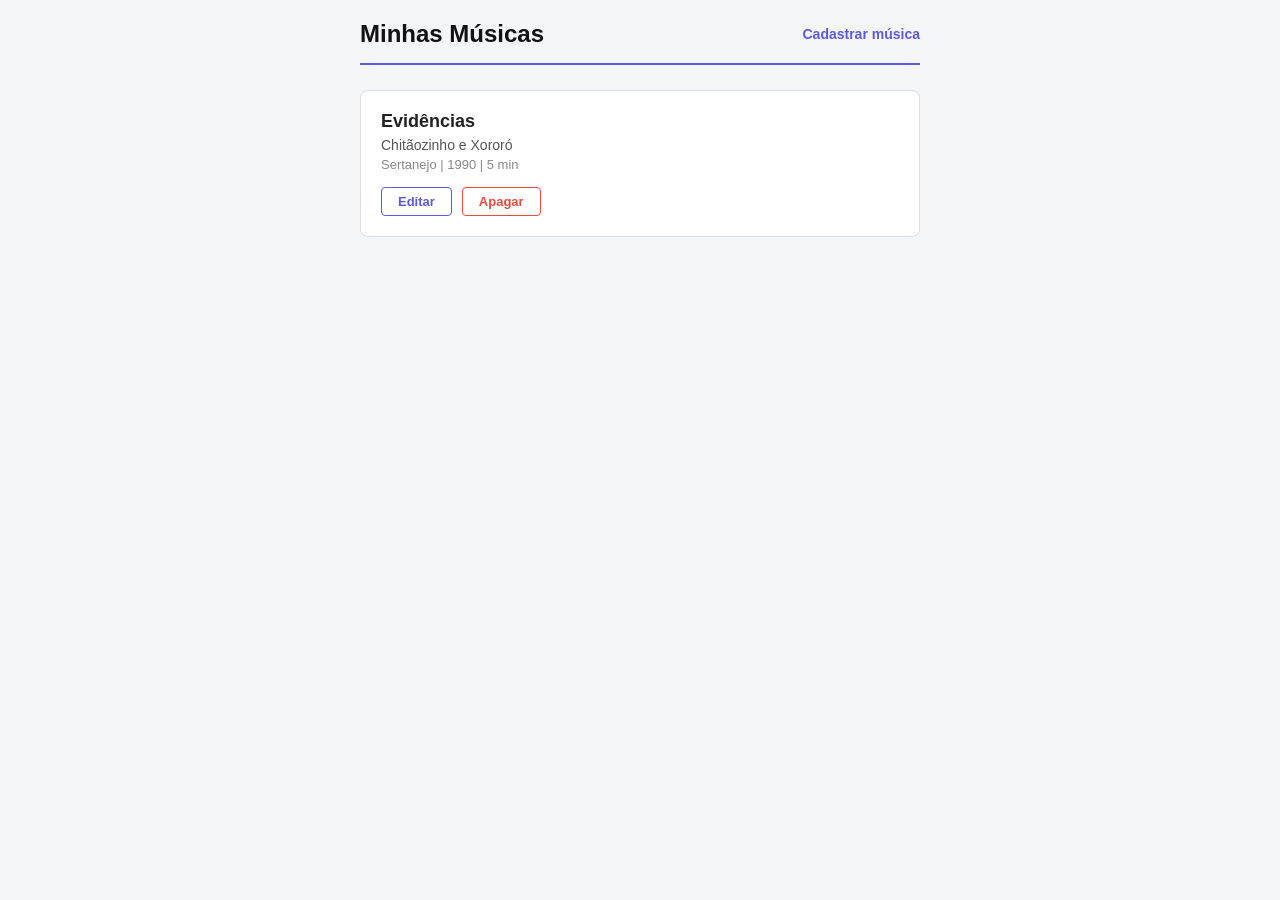
==== index.html @ b5c1b707 "10" ====
<!DOCTYPE html>
<html lang="pt-BR">
<head>
    <meta charset="UTF-8">
    <meta name="viewport" content="width=device-width, initial-scale=1.0">
    <title>Minhas Músicas</title>
    <link rel="stylesheet" href="index.css">
</head>
<body>
    <header>
        <h1>Minhas Músicas</h1>
        <a href="cadastrar.html">Cadastrar música</a>
    </header>

    <main>
        <section id="listaMusicas">
            <article class="musica">
                <h2>Evidências</h2>
                <p class="artista">Chitãozinho e Xororó</p>
                <p class="detalhes">Sertanejo | 1990 | 5 min</p>
                <div class="acoes">
                    <a class="editar" href="editar.html?id=1">Editar</a>
                    <button class="apagar">Apagar</button>
                </div>
            </article>
        </section>
    </main>

    <script src="index.js"></script>
</body>
</html>
---- index.css ----
* {
    box-sizing: border-box;
    margin: 0;
    padding: 0;
    font-family: Arial, Helvetica, sans-serif;
}

body {
    background-color: #f4f5f7;
    color: #333;
    padding: 20px;
    max-width: 600px;
    margin: 0 auto;
}

header {
    display: flex;
    justify-content: space-between;
    align-items: center;
    border-bottom: 2px solid #5a5be0;
    padding-bottom: 15px;
    margin-bottom: 25px;
}

header h1 {
    font-size: 24px;
    color: #111;
}

header a {
    color: #5a5be0;
    text-decoration: none;
    font-weight: bold;
    font-size: 14px;
}

header a:hover {
    text-decoration: underline;
}

#listaMusicas {
    display: flex;
    flex-direction: column;
    gap: 15px;
}

.musica {
    background-color: #fff;
    border: 1px solid #dcdde1;
    border-radius: 8px;
    padding: 20px;
}

.musica h2 {
    font-size: 18px;
    color: #222;
    margin-bottom: 5px;
}

.musica .artista {
    font-size: 14px;
    color: #555;
    margin-bottom: 4px;
}

.musica .detalhes {
    font-size: 13px;
    color: #888;
    margin-bottom: 15px;
}

.acoes {
    display: flex;
    gap: 10px;
}

.acoes .editar {
    display: inline-block;
    padding: 6px 16px;
    border: 1px solid #5a5be0;
    border-radius: 4px;
    color: #5a5be0;
    text-decoration: none;
    font-size: 13px;
    font-weight: bold;
    text-align: center;
}

.acoes .editar:hover {
    background-color: #f0f0ff;
}

.acoes .apagar {
    padding: 6px 16px;
    border: 1px solid #e74c3c;
    border-radius: 4px;
    background-color: transparent;
    color: #e74c3c;
    font-size: 13px;
    font-weight: bold;
    cursor: pointer;
}

.acoes .apagar:hover {
    background-color: #fdf0ed;
}
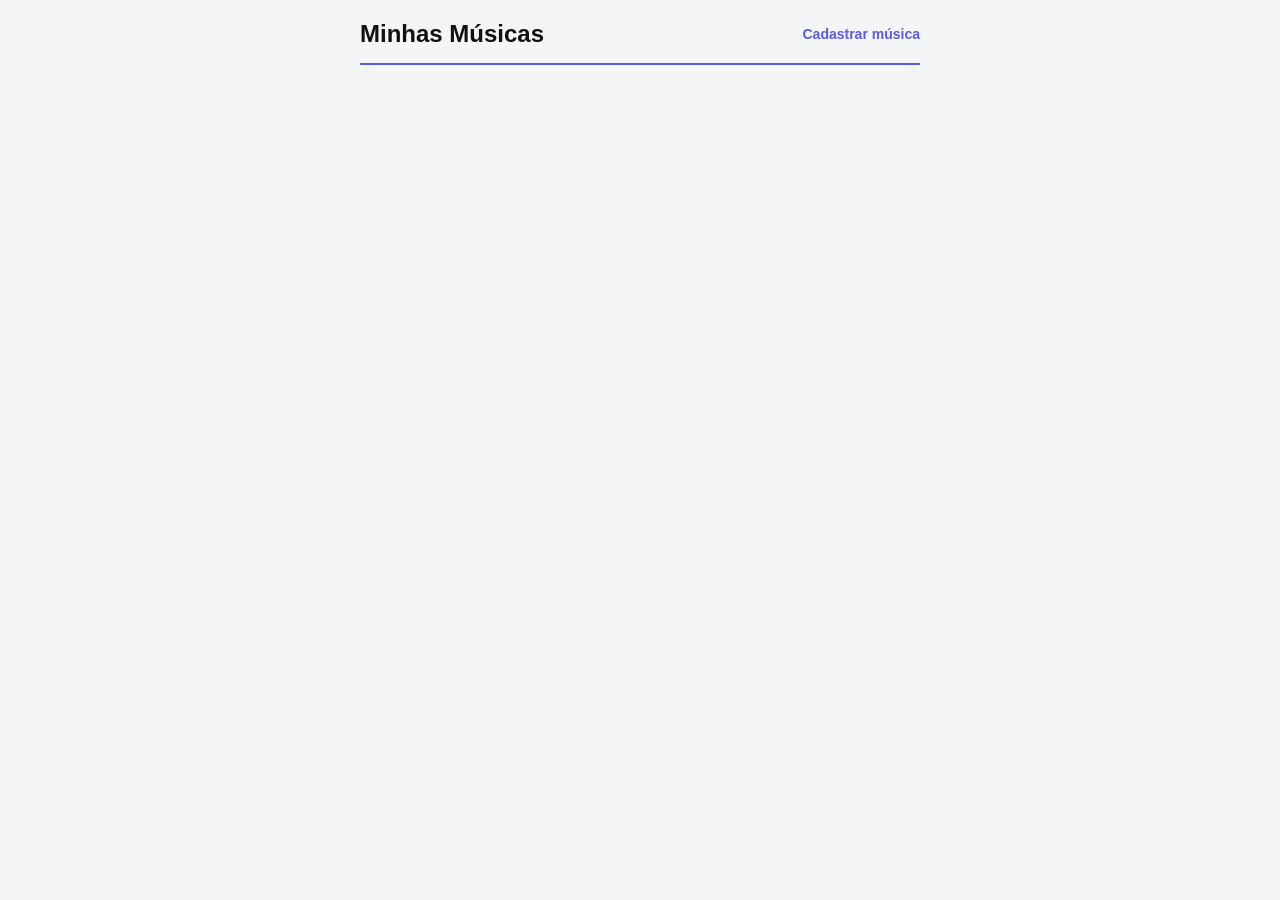
==== commit 28964e27: "“Lista de músicas”" ====
--- a/index.html
+++ b/index.html
@@ -14,15 +14,7 @@
 
     <main>
         <section id="listaMusicas">
-            <article class="musica">
-                <h2>Evidências</h2>
-                <p class="artista">Chitãozinho e Xororó</p>
-                <p class="detalhes">Sertanejo | 1990 | 5 min</p>
-                <div class="acoes">
-                    <a class="editar" href="editar.html?id=1">Editar</a>
-                    <button class="apagar">Apagar</button>
-                </div>
-            </article>
+           
         </section>
     </main>
 
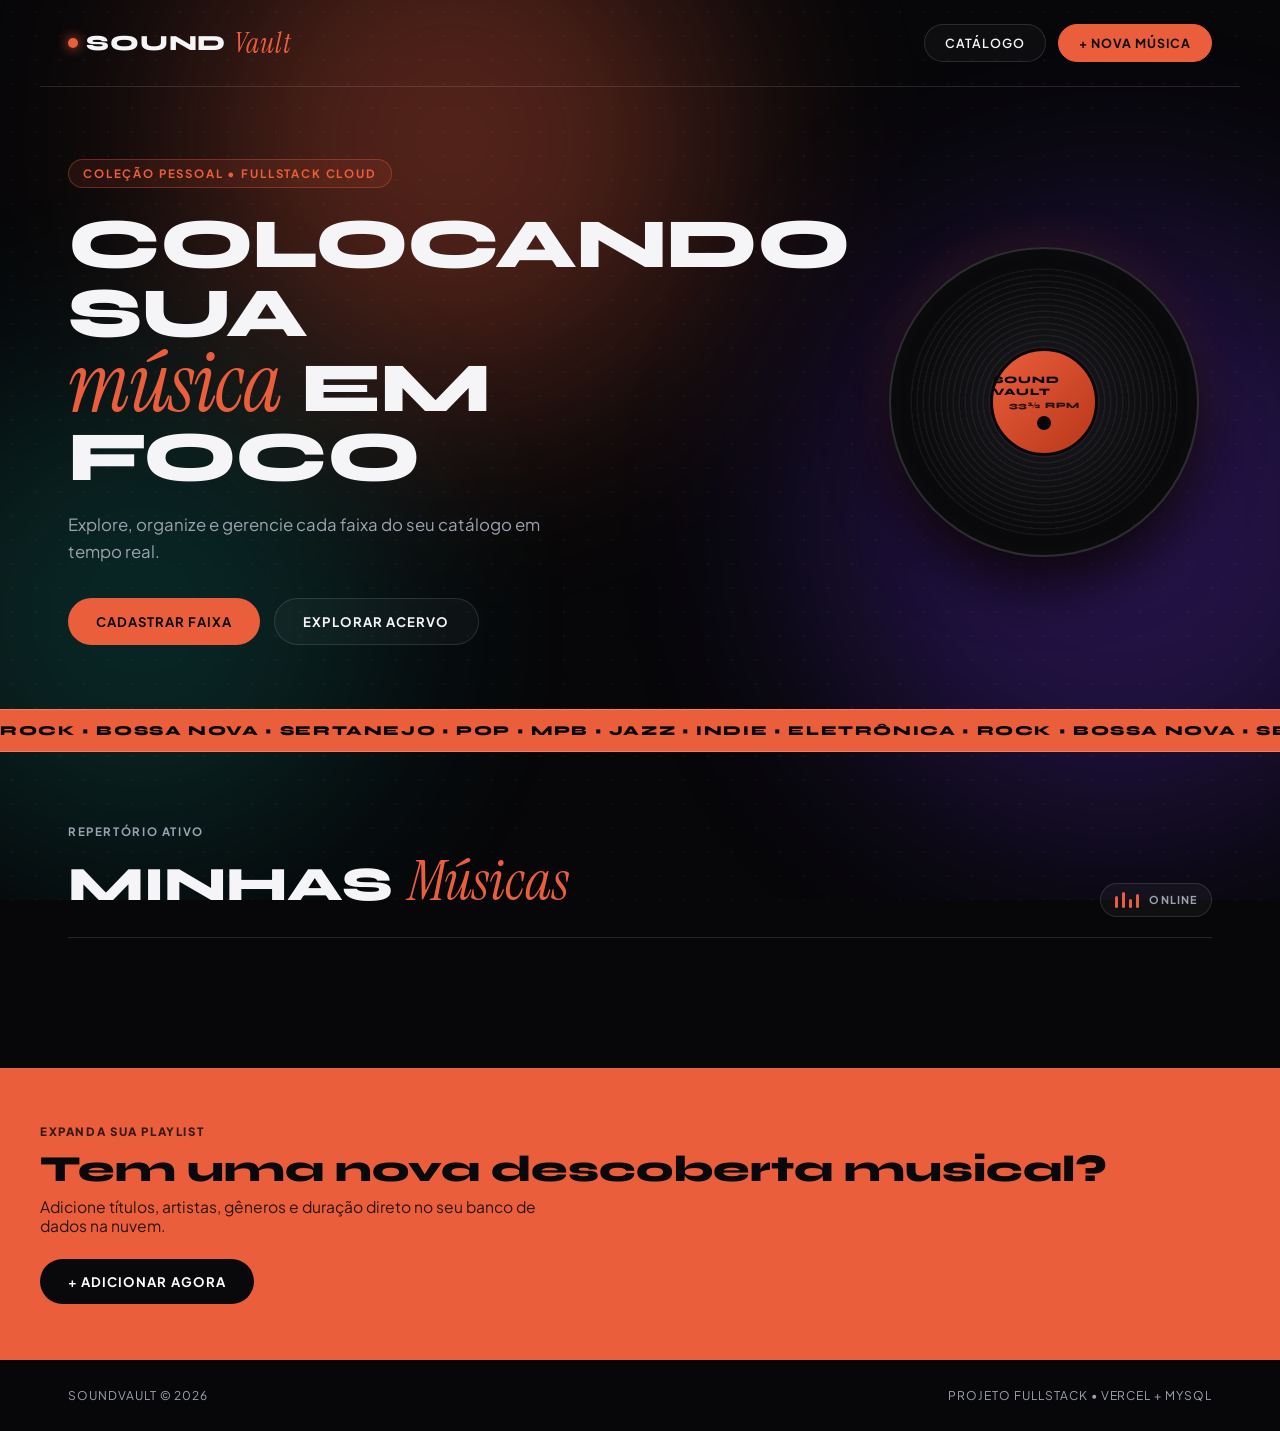
==== commit 749a248e: "design" ====
--- a/index.html
+++ b/index.html
@@ -3,20 +3,90 @@
 <head>
     <meta charset="UTF-8">
     <meta name="viewport" content="width=device-width, initial-scale=1.0">
-    <title>Minhas Músicas</title>
+    <title>Minhas Músicas • Acervo Sonoro</title>
+    <link rel="preconnect" href="https://fonts.googleapis.com">
+    <link rel="preconnect" href="https://fonts.gstatic.com" crossorigin>
+    <link href="https://fonts.googleapis.com/css2?family=Instrument+Serif:ital@0;1&family=Plus+Jakarta+Sans:wght@400;500;600;700&family=Syne:wght@700;800&display=swap" rel="stylesheet">
     <link rel="stylesheet" href="index.css">
 </head>
 <body>
-    <header>
-        <h1>Minhas Músicas</h1>
-        <a href="cadastrar.html">Cadastrar música</a>
+    <div class="aurora-bg" aria-hidden="true">
+        <span class="orb orb-1"></span>
+        <span class="orb orb-2"></span>
+        <span class="orb orb-3"></span>
+    </div>
+
+    <nav class="navbar">
+        <a href="index.html" class="brand">
+            <span class="brand-dot"></span>
+            SOUND<span class="serif-italic">Vault</span>
+        </a>
+        <div class="nav-links">
+            <a href="#acervo" class="nav-pill">CATÁLOGO</a>
+            <a href="cadastrar.html" class="nav-pill nav-pill-primary">+ NOVA MÚSICA</a>
+        </div>
+    </nav>
+
+    <header class="hero">
+        <div class="hero-content">
+            <span class="hero-tag">COLEÇÃO PESSOAL • FULLSTACK CLOUD</span>
+            <h1>COLOCANDO SUA <br><span class="serif-italic">música</span> EM FOCO</h1>
+            <p class="hero-sub">Explore, organize e gerencie cada faixa do seu catálogo em tempo real.</p>
+            <div class="hero-actions">
+                <a href="cadastrar.html" class="btn-pill btn-coral">CADASTRAR FAIXA</a>
+                <a href="#acervo" class="btn-pill btn-outline">EXPLORAR ACERVO</a>
+            </div>
+        </div>
+
+        <div class="vinyl-wrapper" aria-hidden="true">
+            <div class="vinyl-disc">
+                <div class="vinyl-grooves"></div>
+                <div class="vinyl-label">
+                    <span>SOUND VAULT</span>
+                    <small>33⅓ RPM</small>
+                    <div class="vinyl-hole"></div>
+                </div>
+            </div>
+        </div>
     </header>
 
-    <main>
-        <section id="listaMusicas">
-           
-        </section>
+    <div class="marquee-bar" aria-hidden="true">
+        <div class="marquee-track">
+            <span>ROCK • BOSSA NOVA • SERTANEJO • POP • MPB • JAZZ • INDIE • ELETRÔNICA • </span>
+            <span>ROCK • BOSSA NOVA • SERTANEJO • POP • MPB • JAZZ • INDIE • ELETRÔNICA • </span>
+        </div>
+    </div>
+
+    <main id="acervo" class="catalog-section">
+        <div class="section-header">
+            <div>
+                <span class="section-kicker">REPERTÓRIO ATIVO</span>
+                <h2>MINHAS <span class="serif-italic">Músicas</span></h2>
+            </div>
+            <div class="equalizer-badge" title="Sincronizado com o banco">
+                <span></span><span></span><span></span><span></span>
+                <small>ONLINE</small>
+            </div>
+        </div>
+
+        <section id="listaMusicas"></section>
     </main>
+
+    <section class="cta-banner">
+        <div class="cta-inner">
+            <div>
+                <span class="cta-kicker">EXPANDA SUA PLAYLIST</span>
+                <h3>Tem uma nova descoberta musical?</h3>
+                <p>Adicione títulos, artistas, gêneros e duração direto no seu banco de dados na nuvem.</p>
+            </div>
+            <a href="cadastrar.html" class="btn-pill btn-dark">+ ADICIONAR AGORA</a>
+        </div>
+    </section>
+
+    <footer class="footer">
+        <span>SOUNDVAULT © 2026</span>
+        <span>PROJETO FULLSTACK • VERCEL + MYSQL</span>
+    </footer>
 
     <script src="index.js"></script>
 </body>
--- a/index.css
+++ b/index.css
@@ -1,106 +1,613 @@
-* {
-    box-sizing: border-box;
+:root {
+    --bg-black: #070709;
+    --surface-glass: rgba(255, 255, 255, 0.04);
+    --surface-hover: rgba(255, 255, 255, 0.08);
+    --border-subtle: rgba(255, 255, 255, 0.12);
+    --coral: #eb5e3c;
+    --coral-glow: rgba(235, 94, 60, 0.45);
+    --purple-glow: rgba(118, 56, 250, 0.35);
+    --teal-glow: rgba(20, 184, 166, 0.25);
+    --text-main: #f5f5f7;
+    --text-muted: #9ca3af;
+  }
+  
+  * {
     margin: 0;
     padding: 0;
-    font-family: Arial, Helvetica, sans-serif;
-}
-
-body {
-    background-color: #f4f5f7;
-    color: #333;
-    padding: 20px;
-    max-width: 600px;
+    box-sizing: border-box;
+  }
+  
+  html {
+    scroll-behavior: smooth;
+  }
+  
+  body {
+    background-color: var(--bg-black);
+    color: var(--text-main);
+    font-family: 'Plus Jakarta Sans', sans-serif;
+    min-height: 100vh;
+    overflow-x: hidden;
+    position: relative;
+  }
+  
+  body::before {
+    content: "";
+    position: fixed;
+    inset: 0;
+    background-image: radial-gradient(rgba(255, 255, 255, 0.04) 1px, transparent 0);
+    background-size: 24px 24px;
+    pointer-events: none;
+    z-index: -1;
+  }
+  
+  .aurora-bg {
+    position: fixed;
+    inset: 0;
+    overflow: hidden;
+    z-index: -2;
+    pointer-events: none;
+  }
+  
+  .orb {
+    position: absolute;
+    border-radius: 50%;
+    filter: blur(110px);
+    opacity: 0.75;
+    animation: floatOrb 16s ease-in-out infinite alternate;
+  }
+  
+  .orb-1 {
+    width: 520px;
+    height: 520px;
+    background: var(--coral-glow);
+    top: -120px;
+    left: 15%;
+  }
+  
+  .orb-2 {
+    width: 600px;
+    height: 600px;
+    background: var(--purple-glow);
+    top: 25%;
+    right: -140px;
+    animation-delay: -5s;
+    animation-duration: 20s;
+  }
+  
+  .orb-3 {
+    width: 480px;
+    height: 480px;
+    background: var(--teal-glow);
+    bottom: 5%;
+    left: -100px;
+    animation-delay: -9s;
+    animation-duration: 18s;
+  }
+  
+  @keyframes floatOrb {
+    0% {
+      transform: translate(0, 0) scale(1);
+    }
+    50% {
+      transform: translate(60px, 45px) scale(1.12);
+    }
+    100% {
+      transform: translate(-45px, 80px) scale(0.95);
+    }
+  }
+  
+  .serif-italic {
+    font-family: 'Instrument Serif', serif;
+    font-style: italic;
+    font-weight: 400;
+    text-transform: lowercase;
+    color: var(--coral);
+  }
+  
+  .navbar {
+    max-width: 1200px;
     margin: 0 auto;
-}
-
-header {
+    padding: 24px 28px;
     display: flex;
     justify-content: space-between;
     align-items: center;
-    border-bottom: 2px solid #5a5be0;
-    padding-bottom: 15px;
-    margin-bottom: 25px;
-}
-
-header h1 {
-    font-size: 24px;
-    color: #111;
-}
-
-header a {
-    color: #5a5be0;
+    border-bottom: 1px solid var(--border-subtle);
+  }
+  
+  .brand {
+    font-family: 'Syne', sans-serif;
+    font-weight: 800;
+    font-size: 1.35rem;
+    color: var(--text-main);
     text-decoration: none;
-    font-weight: bold;
-    font-size: 14px;
-}
-
-header a:hover {
-    text-decoration: underline;
-}
-
-#listaMusicas {
+    display: flex;
+    align-items: center;
+    gap: 8px;
+    letter-spacing: 0.04em;
+  }
+  
+  .brand .serif-italic {
+    font-size: 1.75rem;
+    text-transform: none;
+  }
+  
+  .brand-dot {
+    width: 10px;
+    height: 10px;
+    background: var(--coral);
+    border-radius: 50%;
+    box-shadow: 0 0 12px var(--coral);
+  }
+  
+  .nav-links {
+    display: flex;
+    gap: 12px;
+  }
+  
+  .nav-pill {
+    text-decoration: none;
+    color: var(--text-main);
+    font-size: 0.78rem;
+    font-weight: 600;
+    letter-spacing: 0.08em;
+    padding: 10px 20px;
+    border-radius: 999px;
+    border: 1px solid var(--border-subtle);
+    background: rgba(255, 255, 255, 0.03);
+    transition: all 0.25s ease;
+  }
+  
+  .nav-pill:hover {
+    border-color: var(--text-main);
+    background: rgba(255, 255, 255, 0.1);
+  }
+  
+  .nav-pill-primary {
+    background: var(--coral);
+    border-color: var(--coral);
+    color: #0b0b0d;
+    font-weight: 700;
+  }
+  
+  .nav-pill-primary:hover {
+    background: #ff7352;
+    border-color: #ff7352;
+    transform: translateY(-2px);
+    box-shadow: 0 8px 24px var(--coral-glow);
+  }
+  
+  .hero {
+    max-width: 1200px;
+    margin: 0 auto;
+    padding: 72px 28px 64px;
+    display: grid;
+    grid-template-columns: 1.2fr 0.8fr;
+    align-items: center;
+    gap: 40px;
+  }
+  
+  .hero-tag {
+    display: inline-block;
+    font-size: 0.72rem;
+    font-weight: 700;
+    letter-spacing: 0.16em;
+    color: var(--coral);
+    border: 1px solid rgba(235, 94, 60, 0.35);
+    background: rgba(235, 94, 60, 0.1);
+    padding: 6px 14px;
+    border-radius: 999px;
+    margin-bottom: 22px;
+  }
+  
+  .hero h1 {
+    font-family: 'Syne', sans-serif;
+    font-size: clamp(2.6rem, 5.5vw, 4.6rem);
+    font-weight: 800;
+    line-height: 0.98;
+    letter-spacing: -0.02em;
+    margin-bottom: 20px;
+  }
+  
+  .hero h1 .serif-italic {
+    font-size: clamp(3.2rem, 6.5vw, 5.5rem);
+    line-height: 0.85;
+  }
+  
+  .hero-sub {
+    color: var(--text-muted);
+    font-size: 1.05rem;
+    max-width: 480px;
+    line-height: 1.6;
+    margin-bottom: 32px;
+  }
+  
+  .hero-actions {
+    display: flex;
+    flex-wrap: wrap;
+    gap: 14px;
+  }
+  
+  .btn-pill {
+    display: inline-flex;
+    align-items: center;
+    justify-content: center;
+    padding: 14px 28px;
+    border-radius: 999px;
+    font-size: 0.82rem;
+    font-weight: 700;
+    letter-spacing: 0.08em;
+    text-decoration: none;
+    transition: all 0.25s ease;
+    cursor: pointer;
+  }
+  
+  .btn-coral {
+    background: var(--coral);
+    color: #09090b;
+  }
+  
+  .btn-coral:hover {
+    background: #ff7352;
+    transform: translateY(-2px);
+    box-shadow: 0 10px 28px var(--coral-glow);
+  }
+  
+  .btn-outline {
+    border: 1px solid var(--border-subtle);
+    color: var(--text-main);
+    background: rgba(255, 255, 255, 0.03);
+  }
+  
+  .btn-outline:hover {
+    border-color: var(--text-main);
+    background: rgba(255, 255, 255, 0.08);
+  }
+  
+  .vinyl-wrapper {
+    display: flex;
+    justify-content: center;
+    align-items: center;
+  }
+  
+  .vinyl-disc {
+    width: 310px;
+    height: 310px;
+    border-radius: 50%;
+    background: radial-gradient(circle at center, #1b1b20 0%, #09090b 65%, #16161a 100%);
+    border: 2px solid rgba(255, 255, 255, 0.14);
+    box-shadow: 0 25px 60px rgba(0, 0, 0, 0.85), 0 0 50px rgba(235, 94, 60, 0.18);
+    position: relative;
+    display: flex;
+    justify-content: center;
+    align-items: center;
+    animation: spinVinyl 14s linear infinite;
+  }
+  
+  .vinyl-grooves {
+    position: absolute;
+    inset: 16px;
+    border-radius: 50%;
+    background: repeating-radial-gradient(
+      circle at center,
+      rgba(255, 255, 255, 0.05) 0px,
+      rgba(255, 255, 255, 0.05) 1px,
+      transparent 2px,
+      transparent 6px
+    );
+  }
+  
+  .vinyl-label {
+    width: 108px;
+    height: 108px;
+    border-radius: 50%;
+    background: linear-gradient(135deg, var(--coral), #b83719);
+    color: #09090b;
     display: flex;
     flex-direction: column;
-    gap: 15px;
-}
-
-.musica {
-    background-color: #fff;
-    border: 1px solid #dcdde1;
-    border-radius: 8px;
-    padding: 20px;
-}
-
-.musica h2 {
-    font-size: 18px;
-    color: #222;
-    margin-bottom: 5px;
-}
-
-.musica .artista {
-    font-size: 14px;
-    color: #555;
-    margin-bottom: 4px;
-}
-
-.musica .detalhes {
-    font-size: 13px;
-    color: #888;
-    margin-bottom: 15px;
-}
-
-.acoes {
-    display: flex;
-    gap: 10px;
-}
-
-.acoes .editar {
+    justify-content: center;
+    align-items: center;
+    z-index: 2;
+    font-family: 'Syne', sans-serif;
+    font-weight: 800;
+    font-size: 0.62rem;
+    letter-spacing: 0.08em;
+    border: 3px solid #09090b;
+    position: relative;
+  }
+  
+  .vinyl-label small {
+    font-size: 0.52rem;
+    margin-top: 2px;
+    opacity: 0.85;
+  }
+  
+  .vinyl-hole {
+    width: 14px;
+    height: 14px;
+    background: #070709;
+    border-radius: 50%;
+    margin-top: 6px;
+  }
+  
+  @keyframes spinVinyl {
+    from { transform: rotate(0deg); }
+    to { transform: rotate(360deg); }
+  }
+  
+  .marquee-bar {
+    background: var(--coral);
+    color: #09090b;
+    padding: 12px 0;
+    overflow: hidden;
+    white-space: nowrap;
+    font-family: 'Syne', sans-serif;
+    font-weight: 800;
+    font-size: 0.85rem;
+    letter-spacing: 0.12em;
+    border-top: 1px solid rgba(255, 255, 255, 0.2);
+    border-bottom: 1px solid rgba(255, 255, 255, 0.2);
+  }
+  
+  .marquee-track {
     display: inline-block;
-    padding: 6px 16px;
-    border: 1px solid #5a5be0;
-    border-radius: 4px;
-    color: #5a5be0;
+    animation: marqueeMove 22s linear infinite;
+  }
+  
+  @keyframes marqueeMove {
+    from { transform: translateX(0); }
+    to { transform: translateX(-50%); }
+  }
+  
+  .catalog-section {
+    max-width: 1200px;
+    margin: 0 auto;
+    padding: 72px 28px 90px;
+  }
+  
+  .section-header {
+    display: flex;
+    justify-content: space-between;
+    align-items: flex-end;
+    margin-bottom: 40px;
+    padding-bottom: 20px;
+    border-bottom: 1px solid var(--border-subtle);
+  }
+  
+  .section-kicker {
+    display: block;
+    font-size: 0.72rem;
+    font-weight: 700;
+    letter-spacing: 0.14em;
+    color: var(--text-muted);
+    margin-bottom: 6px;
+  }
+  
+  .section-header h2 {
+    font-family: 'Syne', sans-serif;
+    font-size: clamp(2rem, 4vw, 3rem);
+    font-weight: 800;
+  }
+  
+  .section-header h2 .serif-italic {
+    font-size: clamp(2.4rem, 4.5vw, 3.5rem);
+    text-transform: none;
+  }
+  
+  .equalizer-badge {
+    display: flex;
+    align-items: flex-end;
+    gap: 4px;
+    padding: 8px 14px;
+    border-radius: 999px;
+    background: var(--surface-glass);
+    border: 1px solid var(--border-subtle);
+    height: 34px;
+  }
+  
+  .equalizer-badge span {
+    width: 3px;
+    height: 12px;
+    background: var(--coral);
+    border-radius: 2px;
+    animation: eqBounce 1s ease-in-out infinite alternate;
+  }
+  
+  .equalizer-badge span:nth-child(2) { animation-delay: 0.2s; height: 16px; }
+  .equalizer-badge span:nth-child(3) { animation-delay: 0.4s; height: 9px; }
+  .equalizer-badge span:nth-child(4) { animation-delay: 0.6s; height: 14px; }
+  
+  .equalizer-badge small {
+    font-size: 0.68rem;
+    font-weight: 700;
+    letter-spacing: 0.1em;
+    color: var(--text-muted);
+    margin-left: 6px;
+    align-self: center;
+  }
+  
+  @keyframes eqBounce {
+    from { transform: scaleY(0.35); }
+    to { transform: scaleY(1); }
+  }
+  
+  #listaMusicas {
+    display: grid;
+    grid-template-columns: repeat(auto-fill, minmax(310px, 1fr));
+    gap: 24px;
+  }
+  
+  #listaMusicas .card {
+    background: var(--surface-glass);
+    backdrop-filter: blur(18px);
+    -webkit-backdrop-filter: blur(18px);
+    border: 1px solid var(--border-subtle);
+    border-radius: 22px;
+    padding: 26px;
+    position: relative;
+    overflow: hidden;
+    transition: all 0.3s cubic-bezier(0.22, 1, 0.36, 1);
+    display: flex;
+    flex-direction: column;
+  }
+  
+  #listaMusicas .card::before {
+    content: "";
+    position: absolute;
+    top: 0;
+    left: 0;
+    right: 0;
+    height: 3px;
+    background: linear-gradient(90deg, var(--coral), #8b5cf6);
+    opacity: 0;
+    transition: opacity 0.3s ease;
+  }
+  
+  #listaMusicas .card:hover {
+    transform: translateY(-6px);
+    background: var(--surface-hover);
+    border-color: rgba(235, 94, 60, 0.45);
+    box-shadow: 0 20px 45px rgba(0, 0, 0, 0.6);
+  }
+  
+  #listaMusicas .card:hover::before {
+    opacity: 1;
+  }
+  
+  #listaMusicas .card h3 {
+    font-family: 'Syne', sans-serif;
+    font-size: 1.35rem;
+    font-weight: 700;
+    color: #ffffff;
+    margin-bottom: 14px;
+    padding-bottom: 12px;
+    border-bottom: 1px solid rgba(255, 255, 255, 0.08);
+  }
+  
+  #listaMusicas .card p {
+    font-size: 0.92rem;
+    color: var(--text-muted);
+    margin-bottom: 8px;
+    display: flex;
+    justify-content: space-between;
+  }
+  
+  #listaMusicas .card p strong {
+    color: #d1d5db;
+    font-weight: 600;
+  }
+  
+  #listaMusicas .card a,
+  #listaMusicas .card button {
+    margin-top: 16px;
+    padding: 10px 16px;
+    border-radius: 999px;
+    font-family: 'Plus Jakarta Sans', sans-serif;
+    font-size: 0.8rem;
+    font-weight: 700;
+    letter-spacing: 0.04em;
+    text-align: center;
     text-decoration: none;
-    font-size: 13px;
-    font-weight: bold;
-    text-align: center;
-}
-
-.acoes .editar:hover {
-    background-color: #f0f0ff;
-}
-
-.acoes .apagar {
-    padding: 6px 16px;
-    border: 1px solid #e74c3c;
-    border-radius: 4px;
-    background-color: transparent;
-    color: #e74c3c;
-    font-size: 13px;
-    font-weight: bold;
     cursor: pointer;
-}
-
-.acoes .apagar:hover {
-    background-color: #fdf0ed;
-}+    transition: all 0.2s ease;
+  }
+  
+  #listaMusicas .card a {
+    background: rgba(255, 255, 255, 0.08);
+    color: var(--text-main);
+    border: 1px solid var(--border-subtle);
+  }
+  
+  #listaMusicas .card a:hover {
+    background: var(--text-main);
+    color: #09090b;
+  }
+  
+  #listaMusicas .card button {
+    margin-top: 8px;
+    background: rgba(239, 68, 68, 0.12);
+    color: #fca5a5;
+    border: 1px solid rgba(239, 68, 68, 0.3);
+  }
+  
+  #listaMusicas .card button:hover {
+    background: #ef4444;
+    color: #ffffff;
+    border-color: #ef4444;
+  }
+  
+  .cta-banner {
+    background: var(--coral);
+    color: #09090b;
+    padding: 56px 28px;
+  }
+  
+  .cta-inner {
+    max-width: 1200px;
+    margin: 0 auto;
+    display: flex;
+    justify-content: space-between;
+    align-items: center;
+    gap: 24px;
+    flex-wrap: wrap;
+  }
+  
+  .cta-kicker {
+    font-size: 0.72rem;
+    font-weight: 800;
+    letter-spacing: 0.14em;
+    display: block;
+    margin-bottom: 8px;
+    opacity: 0.8;
+  }
+  
+  .cta-inner h3 {
+    font-family: 'Syne', sans-serif;
+    font-size: clamp(1.6rem, 3vw, 2.3rem);
+    font-weight: 800;
+    margin-bottom: 6px;
+  }
+  
+  .cta-inner p {
+    font-size: 0.98rem;
+    opacity: 0.85;
+    max-width: 520px;
+  }
+  
+  .btn-dark {
+    background: #09090b;
+    color: #ffffff;
+  }
+  
+  .btn-dark:hover {
+    background: #1f1f24;
+    transform: translateY(-2px);
+  }
+  
+  .footer {
+    max-width: 1200px;
+    margin: 0 auto;
+    padding: 28px;
+    display: flex;
+    justify-content: space-between;
+    color: var(--text-muted);
+    font-size: 0.75rem;
+    letter-spacing: 0.08em;
+  }
+  
+  @media (max-width: 820px) {
+    .hero {
+      grid-template-columns: 1fr;
+      text-align: center;
+      padding-top: 48px;
+    }
+    .hero-sub {
+      margin-inline: auto;
+    }
+    .hero-actions {
+      justify-content: center;
+    }
+    .vinyl-disc {
+      width: 240px;
+      height: 240px;
+    }
+  }
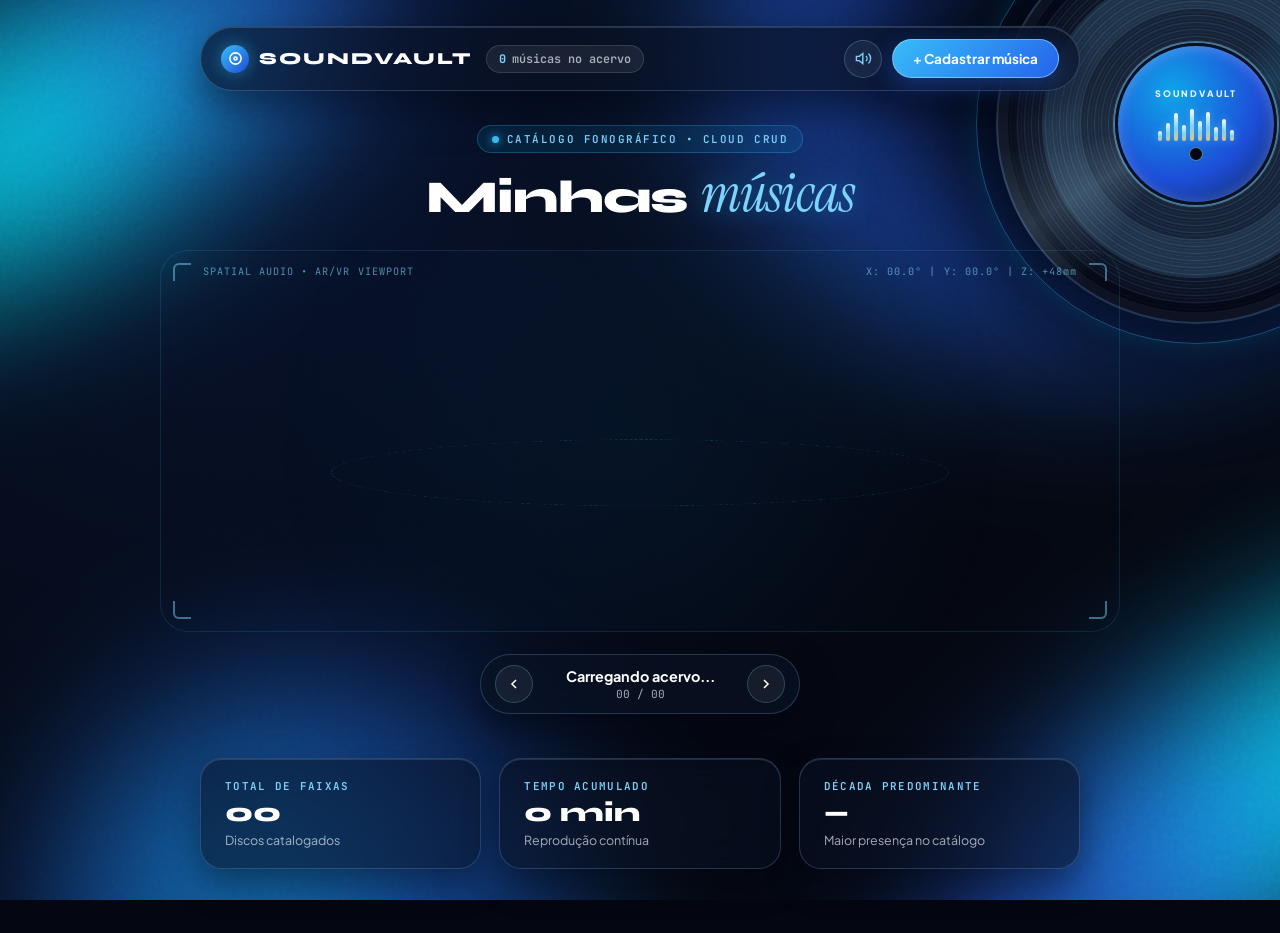
==== commit 62f5857b: "edições do visual" ====
--- a/index.html
+++ b/index.html
@@ -3,90 +3,142 @@
 <head>
     <meta charset="UTF-8">
     <meta name="viewport" content="width=device-width, initial-scale=1.0">
-    <title>Minhas Músicas • Acervo Sonoro</title>
+    <title>Minhas Músicas • SOUNDVAULT</title>
     <link rel="preconnect" href="https://fonts.googleapis.com">
     <link rel="preconnect" href="https://fonts.gstatic.com" crossorigin>
-    <link href="https://fonts.googleapis.com/css2?family=Instrument+Serif:ital@0;1&family=Plus+Jakarta+Sans:wght@400;500;600;700&family=Syne:wght@700;800&display=swap" rel="stylesheet">
+    <link href="https://fonts.googleapis.com/css2?family=Instrument+Serif:ital@0;1&family=JetBrains+Mono:wght@400;600;700&family=Plus+Jakarta+Sans:wght@400;500;600;700;800&family=Syne:wght@700;800&display=swap" rel="stylesheet">
     <link rel="stylesheet" href="index.css">
 </head>
 <body>
-    <div class="aurora-bg" aria-hidden="true">
-        <span class="orb orb-1"></span>
-        <span class="orb orb-2"></span>
-        <span class="orb orb-3"></span>
+    <div class="ambient-backdrop" aria-hidden="true">
+        <div class="fluid-ribbon-layer">
+            <div class="neon-ribbon ribbon-cyan-diag"></div>
+            <div class="neon-ribbon ribbon-sapphire-loop"></div>
+            <div class="neon-ribbon ribbon-cobalt-arc"></div>
+            <div class="neon-ribbon ribbon-deep-ocean"></div>
+        </div>
     </div>
+    <div class="grain-overlay" aria-hidden="true"></div>
 
-    <nav class="navbar">
-        <a href="index.html" class="brand">
-            <span class="brand-dot"></span>
-            SOUND<span class="serif-italic">Vault</span>
-        </a>
-        <div class="nav-links">
-            <a href="#acervo" class="nav-pill">CATÁLOGO</a>
-            <a href="cadastrar.html" class="nav-pill nav-pill-primary">+ NOVA MÚSICA</a>
+    <div class="corner-vinyl-stage" aria-hidden="true">
+        <div class="vinyl-outer-guide-ring"></div>
+        <div class="vinyl-spinning-body">
+            <div class="vinyl-grooves-layer"></div>
+            <div class="vinyl-track-bands"></div>
+            <div class="vinyl-label-ring-ticks"></div>
         </div>
-    </nav>
-
-    <header class="hero">
-        <div class="hero-content">
-            <span class="hero-tag">COLEÇÃO PESSOAL • FULLSTACK CLOUD</span>
-            <h1>COLOCANDO SUA <br><span class="serif-italic">música</span> EM FOCO</h1>
-            <p class="hero-sub">Explore, organize e gerencie cada faixa do seu catálogo em tempo real.</p>
-            <div class="hero-actions">
-                <a href="cadastrar.html" class="btn-pill btn-coral">CADASTRAR FAIXA</a>
-                <a href="#acervo" class="btn-pill btn-outline">EXPLORAR ACERVO</a>
+        <div class="vinyl-fixed-specular"></div>
+        <div class="vinyl-center-label">
+            <span class="vinyl-label-brand">SOUNDVAULT</span>
+            <div class="vinyl-gold-eq">
+                <span></span><span></span><span></span><span></span><span></span>
+                <span></span><span></span><span></span><span></span><span></span>
             </div>
-        </div>
-
-        <div class="vinyl-wrapper" aria-hidden="true">
-            <div class="vinyl-disc">
-                <div class="vinyl-grooves"></div>
-                <div class="vinyl-label">
-                    <span>SOUND VAULT</span>
-                    <small>33⅓ RPM</small>
-                    <div class="vinyl-hole"></div>
-                </div>
-            </div>
-        </div>
-    </header>
-
-    <div class="marquee-bar" aria-hidden="true">
-        <div class="marquee-track">
-            <span>ROCK • BOSSA NOVA • SERTANEJO • POP • MPB • JAZZ • INDIE • ELETRÔNICA • </span>
-            <span>ROCK • BOSSA NOVA • SERTANEJO • POP • MPB • JAZZ • INDIE • ELETRÔNICA • </span>
+            <div class="vinyl-spindle-hole"></div>
         </div>
     </div>
 
-    <main id="acervo" class="catalog-section">
-        <div class="section-header">
-            <div>
-                <span class="section-kicker">REPERTÓRIO ATIVO</span>
-                <h2>MINHAS <span class="serif-italic">Músicas</span></h2>
+    <div class="main-container">
+        <header class="glass-header">
+            <div class="brand-cluster">
+                <div class="brand-logo">
+                    <span class="brand-icon">
+                        <svg width="15" height="15" viewBox="0 0 24 24" fill="none" stroke="currentColor" stroke-width="2.5">
+                            <circle cx="12" cy="12" r="9" />
+                            <circle cx="12" cy="12" r="2.5" />
+                        </svg>
+                    </span>
+                    SOUNDVAULT
+                </div>
+                <div class="catalog-counter-pill">
+                    <strong id="totalTracksBadge">0</strong> músicas no acervo
+                </div>
             </div>
-            <div class="equalizer-badge" title="Sincronizado com o banco">
-                <span></span><span></span><span></span><span></span>
-                <small>ONLINE</small>
+
+            <div class="header-controls">
+                <button type="button" class="sfx-toggle-btn" id="btnToggleSfx" title="Ativar/Desativar som ao deslizar">
+                    <svg id="sfxIconOn" width="17" height="17" viewBox="0 0 24 24" fill="none" stroke="currentColor" stroke-width="2">
+                        <polygon points="11 5 6 9 2 9 2 15 6 15 11 19 11 5" />
+                        <path d="M15.54 8.46a5 5 0 0 1 0 7.07" />
+                        <path d="M19.07 4.93a10 10 0 0 1 0 14.14" />
+                    </svg>
+                    <svg id="sfxIconOff" width="17" height="17" viewBox="0 0 24 24" fill="none" stroke="currentColor" stroke-width="2" style="display: none;">
+                        <polygon points="11 5 6 9 2 9 2 15 6 15 11 19 11 5" />
+                        <line x1="23" y1="9" x2="17" y2="15" />
+                        <line x1="17" y1="9" x2="23" y2="15" />
+                    </svg>
+                </button>
+
+                <a href="cadastrar.html" class="primary-add-btn">+ Cadastrar música</a>
             </div>
-        </div>
+        </header>
 
-        <section id="listaMusicas"></section>
-    </main>
+        <section class="editorial-hero-header">
+            <div class="hero-eyebrow">
+                <span class="status-pulse-dot"></span>
+                CATÁLOGO FONOGRÁFICO • CLOUD CRUD
+            </div>
+            <h1>Minhas <em>músicas</em></h1>
+        </section>
 
-    <section class="cta-banner">
-        <div class="cta-inner">
-            <div>
-                <span class="cta-kicker">EXPANDA SUA PLAYLIST</span>
-                <h3>Tem uma nova descoberta musical?</h3>
-                <p>Adicione títulos, artistas, gêneros e duração direto no seu banco de dados na nuvem.</p>
+        <main class="spatial-gallery-wrapper">
+            <div class="coverflow-viewport" id="coverflowViewport">
+                <div class="spatial-ar-hud" id="spatialArHud" aria-hidden="true">
+                    <span class="ar-corner-bracket tl"></span>
+                    <span class="ar-corner-bracket tr"></span>
+                    <span class="ar-corner-bracket bl"></span>
+                    <span class="ar-corner-bracket br"></span>
+                    <div class="ar-hud-telemetry">
+                        <span>SPATIAL AUDIO • AR/VR VIEWPORT</span>
+                        <span id="arCoordsTelemetry">X: 00.0° | Y: 00.0° | Z: +48mm</span>
+                    </div>
+                </div>
+                <div class="ar-orbital-ring" aria-hidden="true"></div>
+                <section id="listaMusicas" class="coverflow-stage"></section>
             </div>
-            <a href="cadastrar.html" class="btn-pill btn-dark">+ ADICIONAR AGORA</a>
-        </div>
-    </section>
 
-    <footer class="footer">
-        <span>SOUNDVAULT © 2026</span>
-        <span>PROJETO FULLSTACK • VERCEL + MYSQL</span>
-    </footer>
+            <div class="spatial-nav-dock">
+                <button type="button" class="spatial-arrow-btn" id="btnPrevCard" aria-label="Disco anterior">
+                    <svg width="16" height="16" viewBox="0 0 24 24" fill="none" stroke="currentColor" stroke-width="2.4">
+                        <polyline points="15 18 9 12 15 6" />
+                    </svg>
+                </button>
+
+                <div class="spatial-track-readout">
+                    <strong id="dockTrackTitle">Carregando acervo...</strong>
+                    <span id="dockTrackCounter">00 / 00</span>
+                </div>
+
+                <button type="button" class="spatial-arrow-btn" id="btnNextCard" aria-label="Próximo disco">
+                    <svg width="16" height="16" viewBox="0 0 24 24" fill="none" stroke="currentColor" stroke-width="2.4">
+                        <polyline points="9 18 15 12 9 6" />
+                    </svg>
+                </button>
+            </div>
+
+            <div class="carousel-dots-row" id="carouselDotsRow"></div>
+        </main>
+
+        <section class="stats-dashboard-panel">
+            <div class="stat-glass-card">
+                <span class="stat-card-label">Total de Faixas</span>
+                <strong class="stat-card-value" id="statTotalTracks">00</strong>
+                <span class="stat-card-sub">Discos catalogados</span>
+            </div>
+
+            <div class="stat-glass-card">
+                <span class="stat-card-label">Tempo Acumulado</span>
+                <strong class="stat-card-value" id="statTotalMinutes">0 min</strong>
+                <span class="stat-card-sub">Reprodução contínua</span>
+            </div>
+
+            <div class="stat-glass-card">
+                <span class="stat-card-label">Década Predominante</span>
+                <strong class="stat-card-value" id="statTopDecade">—</strong>
+                <span class="stat-card-sub" id="statDecadeDetail">Maior presença no catálogo</span>
+            </div>
+        </section>
+    </div>
 
     <script src="index.js"></script>
 </body>
--- a/index.css
+++ b/index.css
@@ -1,613 +1,921 @@
 :root {
-    --bg-black: #070709;
-    --surface-glass: rgba(255, 255, 255, 0.04);
-    --surface-hover: rgba(255, 255, 255, 0.08);
-    --border-subtle: rgba(255, 255, 255, 0.12);
-    --coral: #eb5e3c;
-    --coral-glow: rgba(235, 94, 60, 0.45);
-    --purple-glow: rgba(118, 56, 250, 0.35);
-    --teal-glow: rgba(20, 184, 166, 0.25);
-    --text-main: #f5f5f7;
-    --text-muted: #9ca3af;
-  }
-  
-  * {
-    margin: 0;
-    padding: 0;
-    box-sizing: border-box;
-  }
-  
-  html {
-    scroll-behavior: smooth;
-  }
-  
-  body {
-    background-color: var(--bg-black);
-    color: var(--text-main);
-    font-family: 'Plus Jakarta Sans', sans-serif;
-    min-height: 100vh;
-    overflow-x: hidden;
-    position: relative;
-  }
-  
-  body::before {
-    content: "";
-    position: fixed;
-    inset: 0;
-    background-image: radial-gradient(rgba(255, 255, 255, 0.04) 1px, transparent 0);
-    background-size: 24px 24px;
-    pointer-events: none;
-    z-index: -1;
-  }
-  
-  .aurora-bg {
-    position: fixed;
-    inset: 0;
-    overflow: hidden;
-    z-index: -2;
-    pointer-events: none;
-  }
-  
-  .orb {
-    position: absolute;
-    border-radius: 50%;
-    filter: blur(110px);
-    opacity: 0.75;
-    animation: floatOrb 16s ease-in-out infinite alternate;
-  }
-  
-  .orb-1 {
-    width: 520px;
-    height: 520px;
-    background: var(--coral-glow);
-    top: -120px;
-    left: 15%;
-  }
-  
-  .orb-2 {
-    width: 600px;
-    height: 600px;
-    background: var(--purple-glow);
-    top: 25%;
-    right: -140px;
-    animation-delay: -5s;
-    animation-duration: 20s;
-  }
-  
-  .orb-3 {
-    width: 480px;
-    height: 480px;
-    background: var(--teal-glow);
-    bottom: 5%;
-    left: -100px;
-    animation-delay: -9s;
-    animation-duration: 18s;
-  }
-  
-  @keyframes floatOrb {
-    0% {
-      transform: translate(0, 0) scale(1);
-    }
-    50% {
-      transform: translate(60px, 45px) scale(1.12);
-    }
-    100% {
-      transform: translate(-45px, 80px) scale(0.95);
-    }
-  }
-  
-  .serif-italic {
-    font-family: 'Instrument Serif', serif;
-    font-style: italic;
-    font-weight: 400;
-    text-transform: lowercase;
-    color: var(--coral);
-  }
-  
-  .navbar {
-    max-width: 1200px;
-    margin: 0 auto;
-    padding: 24px 28px;
-    display: flex;
-    justify-content: space-between;
-    align-items: center;
-    border-bottom: 1px solid var(--border-subtle);
-  }
-  
-  .brand {
-    font-family: 'Syne', sans-serif;
-    font-weight: 800;
-    font-size: 1.35rem;
-    color: var(--text-main);
-    text-decoration: none;
-    display: flex;
-    align-items: center;
-    gap: 8px;
-    letter-spacing: 0.04em;
-  }
-  
-  .brand .serif-italic {
-    font-size: 1.75rem;
-    text-transform: none;
-  }
-  
-  .brand-dot {
-    width: 10px;
-    height: 10px;
-    background: var(--coral);
-    border-radius: 50%;
-    box-shadow: 0 0 12px var(--coral);
-  }
-  
-  .nav-links {
-    display: flex;
-    gap: 12px;
-  }
-  
-  .nav-pill {
-    text-decoration: none;
-    color: var(--text-main);
-    font-size: 0.78rem;
-    font-weight: 600;
-    letter-spacing: 0.08em;
-    padding: 10px 20px;
-    border-radius: 999px;
-    border: 1px solid var(--border-subtle);
-    background: rgba(255, 255, 255, 0.03);
-    transition: all 0.25s ease;
-  }
-  
-  .nav-pill:hover {
-    border-color: var(--text-main);
-    background: rgba(255, 255, 255, 0.1);
-  }
-  
-  .nav-pill-primary {
-    background: var(--coral);
-    border-color: var(--coral);
-    color: #0b0b0d;
-    font-weight: 700;
-  }
-  
-  .nav-pill-primary:hover {
-    background: #ff7352;
-    border-color: #ff7352;
-    transform: translateY(-2px);
-    box-shadow: 0 8px 24px var(--coral-glow);
-  }
-  
-  .hero {
-    max-width: 1200px;
-    margin: 0 auto;
-    padding: 72px 28px 64px;
-    display: grid;
-    grid-template-columns: 1.2fr 0.8fr;
-    align-items: center;
-    gap: 40px;
-  }
-  
-  .hero-tag {
-    display: inline-block;
-    font-size: 0.72rem;
-    font-weight: 700;
-    letter-spacing: 0.16em;
-    color: var(--coral);
-    border: 1px solid rgba(235, 94, 60, 0.35);
-    background: rgba(235, 94, 60, 0.1);
-    padding: 6px 14px;
-    border-radius: 999px;
-    margin-bottom: 22px;
-  }
-  
-  .hero h1 {
-    font-family: 'Syne', sans-serif;
-    font-size: clamp(2.6rem, 5.5vw, 4.6rem);
-    font-weight: 800;
-    line-height: 0.98;
-    letter-spacing: -0.02em;
-    margin-bottom: 20px;
-  }
-  
-  .hero h1 .serif-italic {
-    font-size: clamp(3.2rem, 6.5vw, 5.5rem);
-    line-height: 0.85;
-  }
-  
-  .hero-sub {
-    color: var(--text-muted);
-    font-size: 1.05rem;
-    max-width: 480px;
-    line-height: 1.6;
-    margin-bottom: 32px;
-  }
-  
-  .hero-actions {
-    display: flex;
-    flex-wrap: wrap;
-    gap: 14px;
-  }
-  
-  .btn-pill {
-    display: inline-flex;
-    align-items: center;
-    justify-content: center;
-    padding: 14px 28px;
-    border-radius: 999px;
-    font-size: 0.82rem;
-    font-weight: 700;
-    letter-spacing: 0.08em;
-    text-decoration: none;
-    transition: all 0.25s ease;
-    cursor: pointer;
-  }
-  
-  .btn-coral {
-    background: var(--coral);
-    color: #09090b;
-  }
-  
-  .btn-coral:hover {
-    background: #ff7352;
-    transform: translateY(-2px);
-    box-shadow: 0 10px 28px var(--coral-glow);
-  }
-  
-  .btn-outline {
-    border: 1px solid var(--border-subtle);
-    color: var(--text-main);
-    background: rgba(255, 255, 255, 0.03);
-  }
-  
-  .btn-outline:hover {
-    border-color: var(--text-main);
-    background: rgba(255, 255, 255, 0.08);
-  }
-  
-  .vinyl-wrapper {
-    display: flex;
-    justify-content: center;
-    align-items: center;
-  }
-  
-  .vinyl-disc {
-    width: 310px;
-    height: 310px;
-    border-radius: 50%;
-    background: radial-gradient(circle at center, #1b1b20 0%, #09090b 65%, #16161a 100%);
-    border: 2px solid rgba(255, 255, 255, 0.14);
-    box-shadow: 0 25px 60px rgba(0, 0, 0, 0.85), 0 0 50px rgba(235, 94, 60, 0.18);
-    position: relative;
-    display: flex;
-    justify-content: center;
-    align-items: center;
-    animation: spinVinyl 14s linear infinite;
-  }
-  
-  .vinyl-grooves {
-    position: absolute;
-    inset: 16px;
-    border-radius: 50%;
-    background: repeating-radial-gradient(
+  --bg-base: #040711;
+  --glass-border: rgba(147, 197, 253, 0.22);
+  --accent-ice: #7dd3fc;
+  --text-primary: #f8fafc;
+  --text-secondary: rgba(226, 232, 240, 0.72);
+  --font-sans: 'Plus Jakarta Sans', sans-serif;
+  --font-serif: 'Instrument Serif', serif;
+  --font-display: 'Syne', sans-serif;
+  --font-mono: 'JetBrains Mono', monospace;
+}
+
+* {
+  margin: 0;
+  padding: 0;
+  box-sizing: border-box;
+}
+
+body {
+  background-color: var(--bg-base);
+  color: var(--text-primary);
+  font-family: var(--font-sans);
+  min-height: 100vh;
+  overflow-x: hidden;
+  position: relative;
+  -webkit-font-smoothing: antialiased;
+}
+
+.ambient-backdrop {
+  position: fixed;
+  inset: 0;
+  z-index: -3;
+  overflow: hidden;
+  background:
+    radial-gradient(circle at 18% 12%, #07132e 0%, #040711 62%),
+    radial-gradient(circle at 82% 88%, #081a3d 0%, #040711 72%);
+}
+
+.fluid-ribbon-layer {
+  position: absolute;
+  inset: -18%;
+  width: 136%;
+  height: 136%;
+  filter: blur(78px);
+  pointer-events: none;
+  mix-blend-mode: screen;
+}
+
+.neon-ribbon {
+  position: absolute;
+  border-radius: 50%;
+  will-change: transform;
+}
+
+.ribbon-cyan-diag {
+  width: 840px;
+  height: 230px;
+  top: 14%;
+  left: -8%;
+  background: linear-gradient(90deg, rgba(0, 229, 255, 0.16) 0%, rgba(0, 229, 255, 0.92) 45%, rgba(37, 99, 235, 0.8) 80%, transparent 100%);
+  transform: rotate(-28deg);
+  animation: ribbonDrift1 16s ease-in-out infinite alternate;
+}
+
+.ribbon-sapphire-loop {
+  width: 680px;
+  height: 560px;
+  top: -6%;
+  right: 5%;
+  border: 86px solid rgba(29, 78, 216, 0.88);
+  box-shadow: 0 0 95px rgba(56, 189, 248, 0.55), inset 0 0 75px rgba(37, 99, 235, 0.5);
+  animation: ribbonDrift2 20s ease-in-out infinite alternate;
+}
+
+.ribbon-cobalt-arc {
+  width: 800px;
+  height: 260px;
+  bottom: 8%;
+  right: -6%;
+  background: linear-gradient(110deg, transparent 0%, rgba(37, 99, 235, 0.9) 35%, rgba(0, 229, 255, 0.9) 68%, rgba(56, 189, 248, 0.82) 100%);
+  transform: rotate(-34deg);
+  animation: ribbonDrift3 18s ease-in-out infinite alternate;
+}
+
+.ribbon-deep-ocean {
+  width: 560px;
+  height: 560px;
+  bottom: -14%;
+  left: 15%;
+  background: radial-gradient(circle at 40% 40%, rgba(14, 165, 233, 0.72) 0%, rgba(29, 78, 216, 0.54) 48%, rgba(0, 229, 255, 0.25) 76%, transparent 100%);
+  animation: ribbonDrift1 22s ease-in-out infinite alternate-reverse;
+}
+
+@keyframes ribbonDrift1 {
+  0% { transform: rotate(-28deg) translate3d(0, 0, 0) scale(1); }
+  50% { transform: rotate(-23deg) translate3d(45px, -35px, 0) scale(1.07); }
+  100% { transform: rotate(-32deg) translate3d(-35px, 40px, 0) scale(0.96); }
+}
+
+@keyframes ribbonDrift2 {
+  0% { transform: translate3d(0, 0, 0) rotate(0deg) scale(1); }
+  50% { transform: translate3d(-50px, 38px, 0) rotate(14deg) scale(1.08); }
+  100% { transform: translate3d(35px, -25px, 0) rotate(-10deg) scale(0.95); }
+}
+
+@keyframes ribbonDrift3 {
+  0% { transform: rotate(-34deg) translate3d(0, 0, 0) scale(1); }
+  50% { transform: rotate(-29deg) translate3d(-45px, -30px, 0) scale(1.06); }
+  100% { transform: rotate(-38deg) translate3d(30px, 28px, 0) scale(0.97); }
+}
+
+.grain-overlay {
+  position: fixed;
+  inset: 0;
+  z-index: -2;
+  pointer-events: none;
+  opacity: 0.22;
+  background-image: url("data:image/svg+xml,%3Csvg viewBox='0 0 200 200' xmlns='http://www.w3.org/2000/svg'%3E%3Cfilter id='grain'%3E%3CfeTurbulence type='fractalNoise' baseFrequency='0.85' numOctaves='3' stitchTiles='stitch'/%3E%3C/filter%3E%3Crect width='100%25' height='100%25' filter='url(%23grain)' opacity='0.55'/%3E%3C/svg%3E");
+  mix-blend-mode: overlay;
+}
+
+.corner-vinyl-stage {
+  position: fixed;
+  top: -96px;
+  right: -136px;
+  width: 440px;
+  height: 440px;
+  z-index: 4;
+  pointer-events: none;
+  display: flex;
+  align-items: center;
+  justify-content: center;
+  filter: drop-shadow(-20px 28px 48px rgba(0, 5, 18, 0.9));
+}
+
+.vinyl-outer-guide-ring {
+  position: absolute;
+  inset: 0;
+  border-radius: 50%;
+  border: 1.5px solid rgba(56, 189, 248, 0.36);
+  box-shadow: 0 0 28px rgba(0, 229, 255, 0.14);
+}
+
+.vinyl-spinning-body {
+  width: 400px;
+  height: 400px;
+  border-radius: 50%;
+  position: relative;
+  display: flex;
+  align-items: center;
+  justify-content: center;
+  background: #0d1322;
+  border: 2px solid #233554;
+  animation: vinylSpin 18s linear infinite;
+  overflow: hidden;
+}
+
+.vinyl-grooves-layer {
+  position: absolute;
+  inset: 10px;
+  border-radius: 50%;
+  background: repeating-radial-gradient(
+    circle at center,
+    #101728 0px,
+    #101728 2.5px,
+    #1e2d4a 3.5px,
+    #0b101d 5px,
+    #17233b 7px
+  );
+  box-shadow: inset 0 0 0 8px rgba(0, 4, 15, 0.55), inset 0 0 38px rgba(0, 4, 15, 0.85);
+}
+
+.vinyl-track-bands {
+  position: absolute;
+  inset: 44px;
+  border-radius: 50%;
+  border: 1.5px solid rgba(125, 211, 252, 0.12);
+  box-shadow:
+    inset 0 0 0 36px transparent,
+    inset 0 0 0 37.5px rgba(125, 211, 252, 0.09),
+    inset 0 0 0 76px transparent,
+    inset 0 0 0 77.5px rgba(125, 211, 252, 0.07);
+}
+
+.vinyl-label-ring-ticks {
+  position: absolute;
+  width: 152px;
+  height: 152px;
+  border-radius: 50%;
+  border: 1px dashed rgba(125, 211, 252, 0.45);
+  z-index: 3;
+}
+
+@keyframes vinylSpin {
+  from { transform: rotate(0deg); }
+  to { transform: rotate(360deg); }
+}
+
+.vinyl-fixed-specular {
+  position: absolute;
+  width: 400px;
+  height: 400px;
+  border-radius: 50%;
+  background: conic-gradient(
+    from 215deg,
+    transparent 0deg,
+    rgba(186, 230, 253, 0.18) 24deg,
+    rgba(186, 230, 253, 0.04) 48deg,
+    transparent 95deg,
+    transparent 180deg,
+    rgba(56, 189, 248, 0.14) 205deg,
+    rgba(56, 189, 248, 0.03) 230deg,
+    transparent 280deg
+  );
+  pointer-events: none;
+  z-index: 4;
+}
+
+.vinyl-center-label {
+  position: absolute;
+  width: 162px;
+  height: 162px;
+  border-radius: 50%;
+  background: radial-gradient(circle at 35% 30%, #0ea5e9 0%, #1d4ed8 58%, #0f2557 100%);
+  border: 3px solid #091122;
+  box-shadow: 0 0 0 2px rgba(125, 211, 252, 0.48), inset 0 2px 14px rgba(255, 255, 255, 0.26);
+  z-index: 5;
+  display: flex;
+  flex-direction: column;
+  align-items: center;
+  justify-content: center;
+  gap: 6px;
+}
+
+.vinyl-label-brand {
+  font-size: 0.56rem;
+  font-weight: 800;
+  letter-spacing: 0.22em;
+  color: rgba(240, 249, 255, 0.95);
+}
+
+.vinyl-gold-eq {
+  display: flex;
+  align-items: flex-end;
+  justify-content: center;
+  gap: 4px;
+  height: 36px;
+}
+
+.vinyl-gold-eq span {
+  width: 4px;
+  border-radius: 999px;
+  background: linear-gradient(180deg, #f8fafc 0%, #7dd3fc 55%, #e8c37d 100%);
+  box-shadow: 0 0 8px rgba(125, 211, 252, 0.55);
+  animation: goldWave 1.35s ease-in-out infinite alternate;
+}
+
+.vinyl-gold-eq span:nth-child(1) { height: 10px; animation-delay: 0.0s; }
+.vinyl-gold-eq span:nth-child(2) { height: 18px; animation-delay: 0.15s; }
+.vinyl-gold-eq span:nth-child(3) { height: 28px; animation-delay: 0.3s; }
+.vinyl-gold-eq span:nth-child(4) { height: 16px; animation-delay: 0.45s; }
+.vinyl-gold-eq span:nth-child(5) { height: 32px; animation-delay: 0.1s; }
+.vinyl-gold-eq span:nth-child(6) { height: 20px; animation-delay: 0.35s; }
+.vinyl-gold-eq span:nth-child(7) { height: 29px; animation-delay: 0.2s; }
+.vinyl-gold-eq span:nth-child(8) { height: 14px; animation-delay: 0.5s; }
+.vinyl-gold-eq span:nth-child(9) { height: 22px; animation-delay: 0.25s; }
+.vinyl-gold-eq span:nth-child(10) { height: 11px; animation-delay: 0.4s; }
+
+@keyframes goldWave {
+  0% { transform: scaleY(0.45); opacity: 0.78; }
+  100% { transform: scaleY(1); opacity: 1; }
+}
+
+.vinyl-spindle-hole {
+  width: 14px;
+  height: 14px;
+  border-radius: 50%;
+  background: #040711;
+  border: 1.5px solid rgba(125, 211, 252, 0.6);
+}
+
+.main-container {
+  max-width: 1180px;
+  margin: 0 auto;
+  padding: 26px 24px 64px;
+  position: relative;
+  z-index: 10;
+}
+
+.glass-header {
+  display: flex;
+  align-items: center;
+  justify-content: space-between;
+  gap: 16px;
+  flex-wrap: wrap;
+  padding: 12px 20px;
+  border-radius: 999px;
+  background: rgba(10, 18, 36, 0.64);
+  backdrop-filter: blur(22px);
+  -webkit-backdrop-filter: blur(22px);
+  border: 1px solid var(--glass-border);
+  box-shadow: 0 16px 40px rgba(0, 4, 15, 0.52), inset 0 1px 0 rgba(186, 230, 253, 0.16);
+  max-width: 880px;
+  margin: 0 auto;
+  position: relative;
+  z-index: 25;
+}
+
+.brand-cluster {
+  display: flex;
+  align-items: center;
+  gap: 14px;
+}
+
+.brand-logo {
+  display: flex;
+  align-items: center;
+  gap: 10px;
+  font-family: var(--font-display);
+  font-weight: 800;
+  font-size: 1.05rem;
+  letter-spacing: 0.12em;
+  color: #ffffff;
+}
+
+.brand-icon {
+  width: 28px;
+  height: 28px;
+  border-radius: 50%;
+  background: linear-gradient(135deg, #38bdf8, #1d4ed8);
+  display: flex;
+  align-items: center;
+  justify-content: center;
+  color: #ffffff;
+  box-shadow: 0 0 16px rgba(56, 189, 248, 0.45);
+}
+
+.catalog-counter-pill {
+  padding: 5px 12px;
+  border-radius: 999px;
+  background: rgba(255, 255, 255, 0.07);
+  border: 1px solid rgba(255, 255, 255, 0.12);
+  font-family: var(--font-mono);
+  font-size: 0.74rem;
+  font-weight: 600;
+  color: var(--text-secondary);
+  display: inline-flex;
+  align-items: center;
+  gap: 6px;
+}
+
+.catalog-counter-pill strong {
+  color: var(--accent-ice);
+}
+
+.header-controls {
+  display: flex;
+  align-items: center;
+  gap: 10px;
+}
+
+.sfx-toggle-btn {
+  width: 38px;
+  height: 38px;
+  border-radius: 50%;
+  border: 1px solid rgba(125, 211, 252, 0.25);
+  background: rgba(255, 255, 255, 0.06);
+  color: var(--accent-ice);
+  display: inline-flex;
+  align-items: center;
+  justify-content: center;
+  cursor: pointer;
+  transition: all 0.2s ease;
+}
+
+.sfx-toggle-btn:hover {
+  background: rgba(56, 189, 248, 0.16);
+  border-color: #38bdf8;
+}
+
+.sfx-toggle-btn.muted {
+  color: rgba(148, 163, 184, 0.55);
+  border-color: rgba(148, 163, 184, 0.2);
+}
+
+.primary-add-btn {
+  padding: 10px 20px;
+  border-radius: 999px;
+  border: 1px solid rgba(186, 230, 253, 0.5);
+  background: linear-gradient(135deg, #38bdf8 0%, #2563eb 100%);
+  color: #ffffff;
+  font-family: var(--font-sans);
+  font-size: 0.84rem;
+  font-weight: 700;
+  text-decoration: none;
+  display: inline-flex;
+  align-items: center;
+  justify-content: center;
+  cursor: pointer;
+  box-shadow: 0 8px 24px rgba(37, 99, 235, 0.42);
+  transition: all 0.25s ease;
+}
+
+.primary-add-btn:hover {
+  transform: translateY(-1px);
+  box-shadow: 0 12px 28px rgba(56, 189, 248, 0.55);
+}
+
+.editorial-hero-header {
+  text-align: center;
+  margin: 34px auto 12px;
+  max-width: 720px;
+}
+
+.hero-eyebrow {
+  display: inline-flex;
+  align-items: center;
+  gap: 8px;
+  padding: 6px 14px;
+  border-radius: 999px;
+  background: rgba(14, 165, 233, 0.12);
+  border: 1px solid rgba(56, 189, 248, 0.28);
+  font-family: var(--font-mono);
+  font-size: 0.68rem;
+  font-weight: 600;
+  letter-spacing: 0.14em;
+  color: var(--accent-ice);
+  margin-bottom: 12px;
+}
+
+.status-pulse-dot {
+  width: 7px;
+  height: 7px;
+  border-radius: 50%;
+  background: #38bdf8;
+  box-shadow: 0 0 10px #38bdf8;
+  animation: pulseDot 1.8s ease-in-out infinite;
+}
+
+@keyframes pulseDot {
+  0%, 100% { opacity: 1; transform: scale(1); }
+  50% { opacity: 0.45; transform: scale(0.8); }
+}
+
+.editorial-hero-header h1 {
+  font-family: var(--font-display);
+  font-size: clamp(1.95rem, 3.8vw, 2.85rem);
+  font-weight: 800;
+  letter-spacing: -0.02em;
+  color: #ffffff;
+  line-height: 1.1;
+}
+
+.editorial-hero-header h1 em {
+  font-family: var(--font-serif);
+  font-style: italic;
+  font-weight: 400;
+  font-size: 1.18em;
+  color: #7dd3fc;
+  text-shadow: 0 0 28px rgba(56, 189, 248, 0.45);
+}
+
+.spatial-gallery-wrapper {
+  display: flex;
+  flex-direction: column;
+  align-items: center;
+  width: 100%;
+  margin: 6px auto 12px;
+}
+
+.coverflow-viewport {
+  position: relative;
+  width: 100%;
+  max-width: 1040px;
+  height: 410px;
+  perspective: 1450px;
+  display: flex;
+  align-items: center;
+  justify-content: center;
+  overflow: visible;
+  user-select: none;
+}
+
+.spatial-ar-hud {
+  position: absolute;
+  inset: 14px 40px;
+  border-radius: 28px;
+  border: 1px solid rgba(56, 189, 248, 0.14);
+  background: radial-gradient(circle at center, rgba(14, 165, 233, 0.05) 0%, transparent 72%);
+  pointer-events: none;
+  transition: transform 0.25s ease-out;
+}
+
+.ar-corner-bracket {
+  position: absolute;
+  width: 18px;
+  height: 18px;
+  border-color: rgba(125, 211, 252, 0.48);
+  border-style: solid;
+}
+
+.ar-corner-bracket.tl { top: 12px; left: 12px; border-width: 2px 0 0 2px; border-top-left-radius: 6px; }
+.ar-corner-bracket.tr { top: 12px; right: 12px; border-width: 2px 2px 0 0; border-top-right-radius: 6px; }
+.ar-corner-bracket.bl { bottom: 12px; left: 12px; border-width: 0 0 2px 2px; border-bottom-left-radius: 6px; }
+.ar-corner-bracket.br { bottom: 12px; right: 12px; border-width: 0 2px 2px 0; border-bottom-right-radius: 6px; }
+
+.ar-hud-telemetry {
+  position: absolute;
+  top: 14px;
+  left: 42px;
+  right: 42px;
+  display: flex;
+  justify-content: space-between;
+  font-family: var(--font-mono);
+  font-size: 0.64rem;
+  letter-spacing: 0.1em;
+  color: rgba(125, 211, 252, 0.62);
+}
+
+.ar-orbital-ring {
+  position: absolute;
+  width: 580px;
+  height: 190px;
+  border-radius: 50%;
+  border: 1px dashed rgba(56, 189, 248, 0.2);
+  transform: rotateX(72deg) translateY(90px);
+  pointer-events: none;
+}
+
+.coverflow-stage {
+  position: relative;
+  width: 100%;
+  height: 100%;
+  transform-style: preserve-3d;
+  display: flex;
+  align-items: center;
+  justify-content: center;
+  transition: transform 0.25s ease-out;
+}
+
+.album-card-3d {
+  position: absolute;
+  width: 270px;
+  height: 315px;
+  transform-style: preserve-3d;
+  transition:
+    transform 0.72s cubic-bezier(0.22, 1, 0.36, 1),
+    opacity 0.55s ease,
+    filter 0.55s ease;
+  cursor: pointer;
+}
+
+.album-tilt-shell {
+  position: relative;
+  width: 100%;
+  height: 100%;
+  transform-style: preserve-3d;
+  transition: transform 0.22s ease-out;
+}
+
+.card-right-vinyl {
+  position: absolute;
+  top: 10px;
+  right: -26px;
+  width: 295px;
+  height: 295px;
+  border-radius: 50%;
+  background:
+    radial-gradient(circle at center,
+      #040711 0 11px,
+      rgba(186, 230, 253, 0.75) 11px 13px,
+      transparent 13px
+    ),
+    var(--vinyl-label-grad, radial-gradient(circle, #38bdf8, #1d4ed8)) center / 106px 106px no-repeat,
+    repeating-radial-gradient(
       circle at center,
-      rgba(255, 255, 255, 0.05) 0px,
-      rgba(255, 255, 255, 0.05) 1px,
-      transparent 2px,
-      transparent 6px
+      #090e1a 0px,
+      #090e1a 2.5px,
+      #1b2a47 3.5px,
+      #060a14 5px,
+      #132038 7px
     );
-  }
-  
-  .vinyl-label {
-    width: 108px;
-    height: 108px;
-    border-radius: 50%;
-    background: linear-gradient(135deg, var(--coral), #b83719);
-    color: #09090b;
-    display: flex;
-    flex-direction: column;
-    justify-content: center;
-    align-items: center;
-    z-index: 2;
-    font-family: 'Syne', sans-serif;
-    font-weight: 800;
-    font-size: 0.62rem;
-    letter-spacing: 0.08em;
-    border: 3px solid #09090b;
-    position: relative;
-  }
-  
-  .vinyl-label small {
-    font-size: 0.52rem;
-    margin-top: 2px;
-    opacity: 0.85;
-  }
-  
-  .vinyl-hole {
-    width: 14px;
-    height: 14px;
-    background: #070709;
-    border-radius: 50%;
-    margin-top: 6px;
-  }
-  
-  @keyframes spinVinyl {
-    from { transform: rotate(0deg); }
-    to { transform: rotate(360deg); }
-  }
-  
-  .marquee-bar {
-    background: var(--coral);
-    color: #09090b;
-    padding: 12px 0;
-    overflow: hidden;
-    white-space: nowrap;
-    font-family: 'Syne', sans-serif;
-    font-weight: 800;
-    font-size: 0.85rem;
-    letter-spacing: 0.12em;
-    border-top: 1px solid rgba(255, 255, 255, 0.2);
-    border-bottom: 1px solid rgba(255, 255, 255, 0.2);
-  }
-  
-  .marquee-track {
-    display: inline-block;
-    animation: marqueeMove 22s linear infinite;
-  }
-  
-  @keyframes marqueeMove {
-    from { transform: translateX(0); }
-    to { transform: translateX(-50%); }
-  }
-  
-  .catalog-section {
-    max-width: 1200px;
-    margin: 0 auto;
-    padding: 72px 28px 90px;
-  }
-  
-  .section-header {
-    display: flex;
-    justify-content: space-between;
-    align-items: flex-end;
-    margin-bottom: 40px;
-    padding-bottom: 20px;
-    border-bottom: 1px solid var(--border-subtle);
-  }
-  
-  .section-kicker {
-    display: block;
-    font-size: 0.72rem;
-    font-weight: 700;
-    letter-spacing: 0.14em;
-    color: var(--text-muted);
-    margin-bottom: 6px;
-  }
-  
-  .section-header h2 {
-    font-family: 'Syne', sans-serif;
-    font-size: clamp(2rem, 4vw, 3rem);
-    font-weight: 800;
-  }
-  
-  .section-header h2 .serif-italic {
-    font-size: clamp(2.4rem, 4.5vw, 3.5rem);
-    text-transform: none;
-  }
-  
-  .equalizer-badge {
-    display: flex;
-    align-items: flex-end;
-    gap: 4px;
-    padding: 8px 14px;
-    border-radius: 999px;
-    background: var(--surface-glass);
-    border: 1px solid var(--border-subtle);
-    height: 34px;
-  }
-  
-  .equalizer-badge span {
-    width: 3px;
-    height: 12px;
-    background: var(--coral);
-    border-radius: 2px;
-    animation: eqBounce 1s ease-in-out infinite alternate;
-  }
-  
-  .equalizer-badge span:nth-child(2) { animation-delay: 0.2s; height: 16px; }
-  .equalizer-badge span:nth-child(3) { animation-delay: 0.4s; height: 9px; }
-  .equalizer-badge span:nth-child(4) { animation-delay: 0.6s; height: 14px; }
-  
-  .equalizer-badge small {
-    font-size: 0.68rem;
-    font-weight: 700;
-    letter-spacing: 0.1em;
-    color: var(--text-muted);
-    margin-left: 6px;
-    align-self: center;
-  }
-  
-  @keyframes eqBounce {
-    from { transform: scaleY(0.35); }
-    to { transform: scaleY(1); }
-  }
-  
-  #listaMusicas {
-    display: grid;
-    grid-template-columns: repeat(auto-fill, minmax(310px, 1fr));
-    gap: 24px;
-  }
-  
-  #listaMusicas .card {
-    background: var(--surface-glass);
-    backdrop-filter: blur(18px);
-    -webkit-backdrop-filter: blur(18px);
-    border: 1px solid var(--border-subtle);
-    border-radius: 22px;
-    padding: 26px;
-    position: relative;
-    overflow: hidden;
-    transition: all 0.3s cubic-bezier(0.22, 1, 0.36, 1);
-    display: flex;
-    flex-direction: column;
-  }
-  
-  #listaMusicas .card::before {
-    content: "";
-    position: absolute;
-    top: 0;
-    left: 0;
-    right: 0;
-    height: 3px;
-    background: linear-gradient(90deg, var(--coral), #8b5cf6);
-    opacity: 0;
-    transition: opacity 0.3s ease;
-  }
-  
-  #listaMusicas .card:hover {
-    transform: translateY(-6px);
-    background: var(--surface-hover);
-    border-color: rgba(235, 94, 60, 0.45);
-    box-shadow: 0 20px 45px rgba(0, 0, 0, 0.6);
-  }
-  
-  #listaMusicas .card:hover::before {
-    opacity: 1;
-  }
-  
-  #listaMusicas .card h3 {
-    font-family: 'Syne', sans-serif;
-    font-size: 1.35rem;
-    font-weight: 700;
-    color: #ffffff;
-    margin-bottom: 14px;
-    padding-bottom: 12px;
-    border-bottom: 1px solid rgba(255, 255, 255, 0.08);
-  }
-  
-  #listaMusicas .card p {
-    font-size: 0.92rem;
-    color: var(--text-muted);
-    margin-bottom: 8px;
-    display: flex;
-    justify-content: space-between;
-  }
-  
-  #listaMusicas .card p strong {
-    color: #d1d5db;
-    font-weight: 600;
-  }
-  
-  #listaMusicas .card a,
-  #listaMusicas .card button {
-    margin-top: 16px;
-    padding: 10px 16px;
-    border-radius: 999px;
-    font-family: 'Plus Jakarta Sans', sans-serif;
-    font-size: 0.8rem;
-    font-weight: 700;
-    letter-spacing: 0.04em;
-    text-align: center;
-    text-decoration: none;
-    cursor: pointer;
-    transition: all 0.2s ease;
-  }
-  
-  #listaMusicas .card a {
-    background: rgba(255, 255, 255, 0.08);
-    color: var(--text-main);
-    border: 1px solid var(--border-subtle);
-  }
-  
-  #listaMusicas .card a:hover {
-    background: var(--text-main);
-    color: #09090b;
-  }
-  
-  #listaMusicas .card button {
-    margin-top: 8px;
-    background: rgba(239, 68, 68, 0.12);
-    color: #fca5a5;
-    border: 1px solid rgba(239, 68, 68, 0.3);
-  }
-  
-  #listaMusicas .card button:hover {
-    background: #ef4444;
-    color: #ffffff;
-    border-color: #ef4444;
-  }
-  
-  .cta-banner {
-    background: var(--coral);
-    color: #09090b;
-    padding: 56px 28px;
-  }
-  
-  .cta-inner {
-    max-width: 1200px;
-    margin: 0 auto;
-    display: flex;
-    justify-content: space-between;
-    align-items: center;
-    gap: 24px;
-    flex-wrap: wrap;
-  }
-  
-  .cta-kicker {
-    font-size: 0.72rem;
-    font-weight: 800;
-    letter-spacing: 0.14em;
-    display: block;
-    margin-bottom: 8px;
-    opacity: 0.8;
-  }
-  
-  .cta-inner h3 {
-    font-family: 'Syne', sans-serif;
-    font-size: clamp(1.6rem, 3vw, 2.3rem);
-    font-weight: 800;
-    margin-bottom: 6px;
-  }
-  
-  .cta-inner p {
-    font-size: 0.98rem;
-    opacity: 0.85;
-    max-width: 520px;
-  }
-  
-  .btn-dark {
-    background: #09090b;
-    color: #ffffff;
-  }
-  
-  .btn-dark:hover {
-    background: #1f1f24;
-    transform: translateY(-2px);
-  }
-  
-  .footer {
-    max-width: 1200px;
-    margin: 0 auto;
-    padding: 28px;
-    display: flex;
-    justify-content: space-between;
-    color: var(--text-muted);
-    font-size: 0.75rem;
-    letter-spacing: 0.08em;
-  }
-  
-  @media (max-width: 820px) {
-    .hero {
-      grid-template-columns: 1fr;
-      text-align: center;
-      padding-top: 48px;
-    }
-    .hero-sub {
-      margin-inline: auto;
-    }
-    .hero-actions {
-      justify-content: center;
-    }
-    .vinyl-disc {
-      width: 240px;
-      height: 240px;
-    }
-  }+  border: 1.5px solid rgba(125, 211, 252, 0.35);
+  box-shadow: 0 18px 40px rgba(0, 4, 15, 0.8), 0 0 32px var(--vinyl-glow, rgba(56, 189, 248, 0.25));
+  z-index: 1;
+  transition: transform 0.75s cubic-bezier(0.22, 1, 0.36, 1);
+  pointer-events: none;
+}
+
+.album-card-3d.is-center .card-right-vinyl {
+  transform: translateX(88px) rotate(135deg);
+}
+
+.album-cover-surface {
+  position: relative;
+  width: 100%;
+  height: 100%;
+  border-radius: 24px;
+  padding: 20px;
+  display: flex;
+  flex-direction: column;
+  justify-content: space-between;
+  border: 1px solid var(--card-border, rgba(125, 211, 252, 0.45));
+  backdrop-filter: blur(22px);
+  -webkit-backdrop-filter: blur(22px);
+  box-shadow:
+    0 24px 50px rgba(0, 4, 15, 0.72),
+    0 0 36px var(--card-ambient-glow, rgba(56, 189, 248, 0.22)),
+    inset 0 1px 0 rgba(255, 255, 255, 0.28);
+  z-index: 2;
+  overflow: hidden;
+  transform: translateZ(12px);
+  pointer-events: auto;
+}
+
+.album-cover-surface::after {
+  content: "";
+  position: absolute;
+  top: -20%;
+  left: -130%;
+  width: 75%;
+  height: 140%;
+  background: linear-gradient(
+    105deg,
+    transparent 0%,
+    rgba(224, 242, 254, 0.08) 35%,
+    rgba(255, 255, 255, 0.36) 50%,
+    rgba(125, 211, 252, 0.12) 65%,
+    transparent 100%
+  );
+  transform: skewX(-18deg);
+  pointer-events: none;
+  opacity: 0;
+  transition: left 0.85s cubic-bezier(0.22, 1, 0.36, 1), opacity 0.45s ease;
+}
+
+.album-card-3d.is-center .album-cover-surface::after {
+  left: 165%;
+  opacity: 1;
+}
+
+.cover-header-row {
+  display: flex;
+  align-items: center;
+  justify-content: space-between;
+  gap: 8px;
+  position: relative;
+  z-index: 2;
+  pointer-events: none;
+}
+
+.cover-genre-pill {
+  padding: 4px 10px;
+  border-radius: 999px;
+  background: rgba(4, 7, 17, 0.36);
+  border: 1px solid rgba(255, 255, 255, 0.24);
+  font-family: var(--font-mono);
+  font-size: 0.65rem;
+  font-weight: 700;
+  letter-spacing: 0.1em;
+  text-transform: uppercase;
+  color: #f0f9ff;
+}
+
+.cover-top-right-meta {
+  display: flex;
+  align-items: center;
+  gap: 6px;
+  font-family: var(--font-mono);
+  font-size: 0.68rem;
+  color: rgba(240, 249, 255, 0.85);
+}
+
+.cover-catalog-index {
+  font-weight: 700;
+  color: #bae6fd;
+}
+
+.cover-waveform-detail {
+  display: flex;
+  align-items: center;
+  justify-content: space-between;
+  gap: 3px;
+  height: 36px;
+  padding: 0 4px;
+  position: relative;
+  z-index: 2;
+  opacity: 0.72;
+  pointer-events: none;
+}
+
+.cover-waveform-detail span {
+  flex: 1;
+  border-radius: 999px;
+  background: linear-gradient(180deg, rgba(255, 255, 255, 0.9) 0%, rgba(125, 211, 252, 0.45) 100%);
+}
+
+.cover-footer-row {
+  display: flex;
+  align-items: flex-end;
+  justify-content: space-between;
+  gap: 12px;
+  position: relative;
+  z-index: 15;
+  transform: translateZ(20px);
+  pointer-events: auto;
+}
+
+.cover-song-meta {
+  min-width: 0;
+  flex: 1;
+  pointer-events: none;
+}
+
+.cover-serif-title {
+  font-family: var(--font-serif);
+  font-style: italic;
+  font-size: 1.75rem;
+  line-height: 1.05;
+  color: #ffffff;
+  margin-bottom: 5px;
+  white-space: nowrap;
+  overflow: hidden;
+  text-overflow: ellipsis;
+  text-shadow: 0 2px 12px rgba(0, 4, 15, 0.45);
+}
+
+.cover-artist-line {
+  font-size: 0.84rem;
+  font-weight: 600;
+  color: rgba(240, 249, 255, 0.9);
+  margin-bottom: 6px;
+  white-space: nowrap;
+  overflow: hidden;
+  text-overflow: ellipsis;
+}
+
+.cover-duration-tag {
+  display: inline-block;
+  font-family: var(--font-mono);
+  font-size: 0.68rem;
+  color: rgba(224, 242, 254, 0.85);
+  background: rgba(4, 7, 17, 0.32);
+  padding: 2px 8px;
+  border-radius: 999px;
+}
+
+.cover-action-buttons {
+  display: flex;
+  gap: 8px;
+  flex-shrink: 0;
+  position: relative;
+  z-index: 25;
+  pointer-events: auto;
+}
+
+.circle-icon-action {
+  width: 36px;
+  height: 36px;
+  border-radius: 50%;
+  border: 1px solid rgba(255, 255, 255, 0.32);
+  background: rgba(4, 7, 17, 0.58);
+  color: #ffffff;
+  display: inline-flex;
+  align-items: center;
+  justify-content: center;
+  text-decoration: none;
+  cursor: pointer;
+  pointer-events: auto;
+  position: relative;
+  z-index: 30;
+  transition: all 0.2s ease;
+}
+
+.circle-icon-action.edit-btn:hover {
+  background: #38bdf8;
+  color: #040711;
+  border-color: #38bdf8;
+  transform: scale(1.1);
+}
+
+.circle-icon-action.delete-btn:hover {
+  background: #ef4444;
+  color: #ffffff;
+  border-color: #ef4444;
+  transform: scale(1.1);
+}
+
+.spatial-nav-dock {
+  display: flex;
+  align-items: center;
+  justify-content: space-between;
+  gap: 18px;
+  min-width: 320px;
+  max-width: 440px;
+  padding: 10px 14px;
+  border-radius: 999px;
+  background: rgba(10, 18, 36, 0.68);
+  backdrop-filter: blur(20px);
+  -webkit-backdrop-filter: blur(20px);
+  border: 1px solid var(--glass-border);
+  box-shadow: 0 14px 34px rgba(0, 4, 15, 0.55);
+  margin-top: 8px;
+  position: relative;
+  z-index: 20;
+}
+
+.spatial-arrow-btn {
+  width: 38px;
+  height: 38px;
+  border-radius: 50%;
+  border: 1px solid rgba(125, 211, 252, 0.24);
+  background: rgba(255, 255, 255, 0.06);
+  color: #f8fafc;
+  display: inline-flex;
+  align-items: center;
+  justify-content: center;
+  cursor: pointer;
+  transition: all 0.2s ease;
+  flex-shrink: 0;
+}
+
+.spatial-arrow-btn:hover {
+  background: #38bdf8;
+  color: #040711;
+  border-color: #38bdf8;
+  transform: scale(1.06);
+}
+
+.spatial-track-readout {
+  text-align: center;
+  min-width: 0;
+  flex: 1;
+}
+
+.spatial-track-readout strong {
+  display: block;
+  font-size: 0.9rem;
+  font-weight: 700;
+  color: #ffffff;
+  white-space: nowrap;
+  overflow: hidden;
+  text-overflow: ellipsis;
+}
+
+.spatial-track-readout span {
+  display: block;
+  font-family: var(--font-mono);
+  font-size: 0.7rem;
+  color: var(--text-secondary);
+  margin-top: 2px;
+  white-space: nowrap;
+  overflow: hidden;
+  text-overflow: ellipsis;
+}
+
+.carousel-dots-row {
+  display: flex;
+  align-items: center;
+  justify-content: center;
+  gap: 8px;
+  margin-top: 16px;
+}
+
+.carousel-dot {
+  width: 8px;
+  height: 8px;
+  border-radius: 999px;
+  border: none;
+  background: rgba(148, 163, 184, 0.35);
+  cursor: pointer;
+  transition: all 0.3s ease;
+}
+
+.carousel-dot.active {
+  width: 26px;
+  background: linear-gradient(90deg, #7dd3fc, #2563eb);
+  box-shadow: 0 0 12px rgba(56, 189, 248, 0.55);
+}
+
+.stats-dashboard-panel {
+  display: grid;
+  grid-template-columns: repeat(auto-fit, minmax(240px, 1fr));
+  gap: 18px;
+  max-width: 880px;
+  margin: 28px auto 0;
+}
+
+.stat-glass-card {
+  padding: 20px 24px;
+  border-radius: 22px;
+  background: rgba(10, 18, 36, 0.54);
+  backdrop-filter: blur(20px);
+  -webkit-backdrop-filter: blur(20px);
+  border: 1px solid var(--glass-border);
+  box-shadow: 0 14px 34px rgba(0, 4, 15, 0.42), inset 0 1px 0 rgba(186, 230, 253, 0.14);
+  display: flex;
+  flex-direction: column;
+  gap: 4px;
+}
+
+.stat-card-label {
+  font-family: var(--font-mono);
+  font-size: 0.68rem;
+  font-weight: 600;
+  letter-spacing: 0.12em;
+  text-transform: uppercase;
+  color: var(--accent-ice);
+}
+
+.stat-card-value {
+  font-family: var(--font-display);
+  font-size: 1.65rem;
+  font-weight: 800;
+  color: #ffffff;
+}
+
+.stat-card-sub {
+  font-size: 0.78rem;
+  color: var(--text-secondary);
+}
